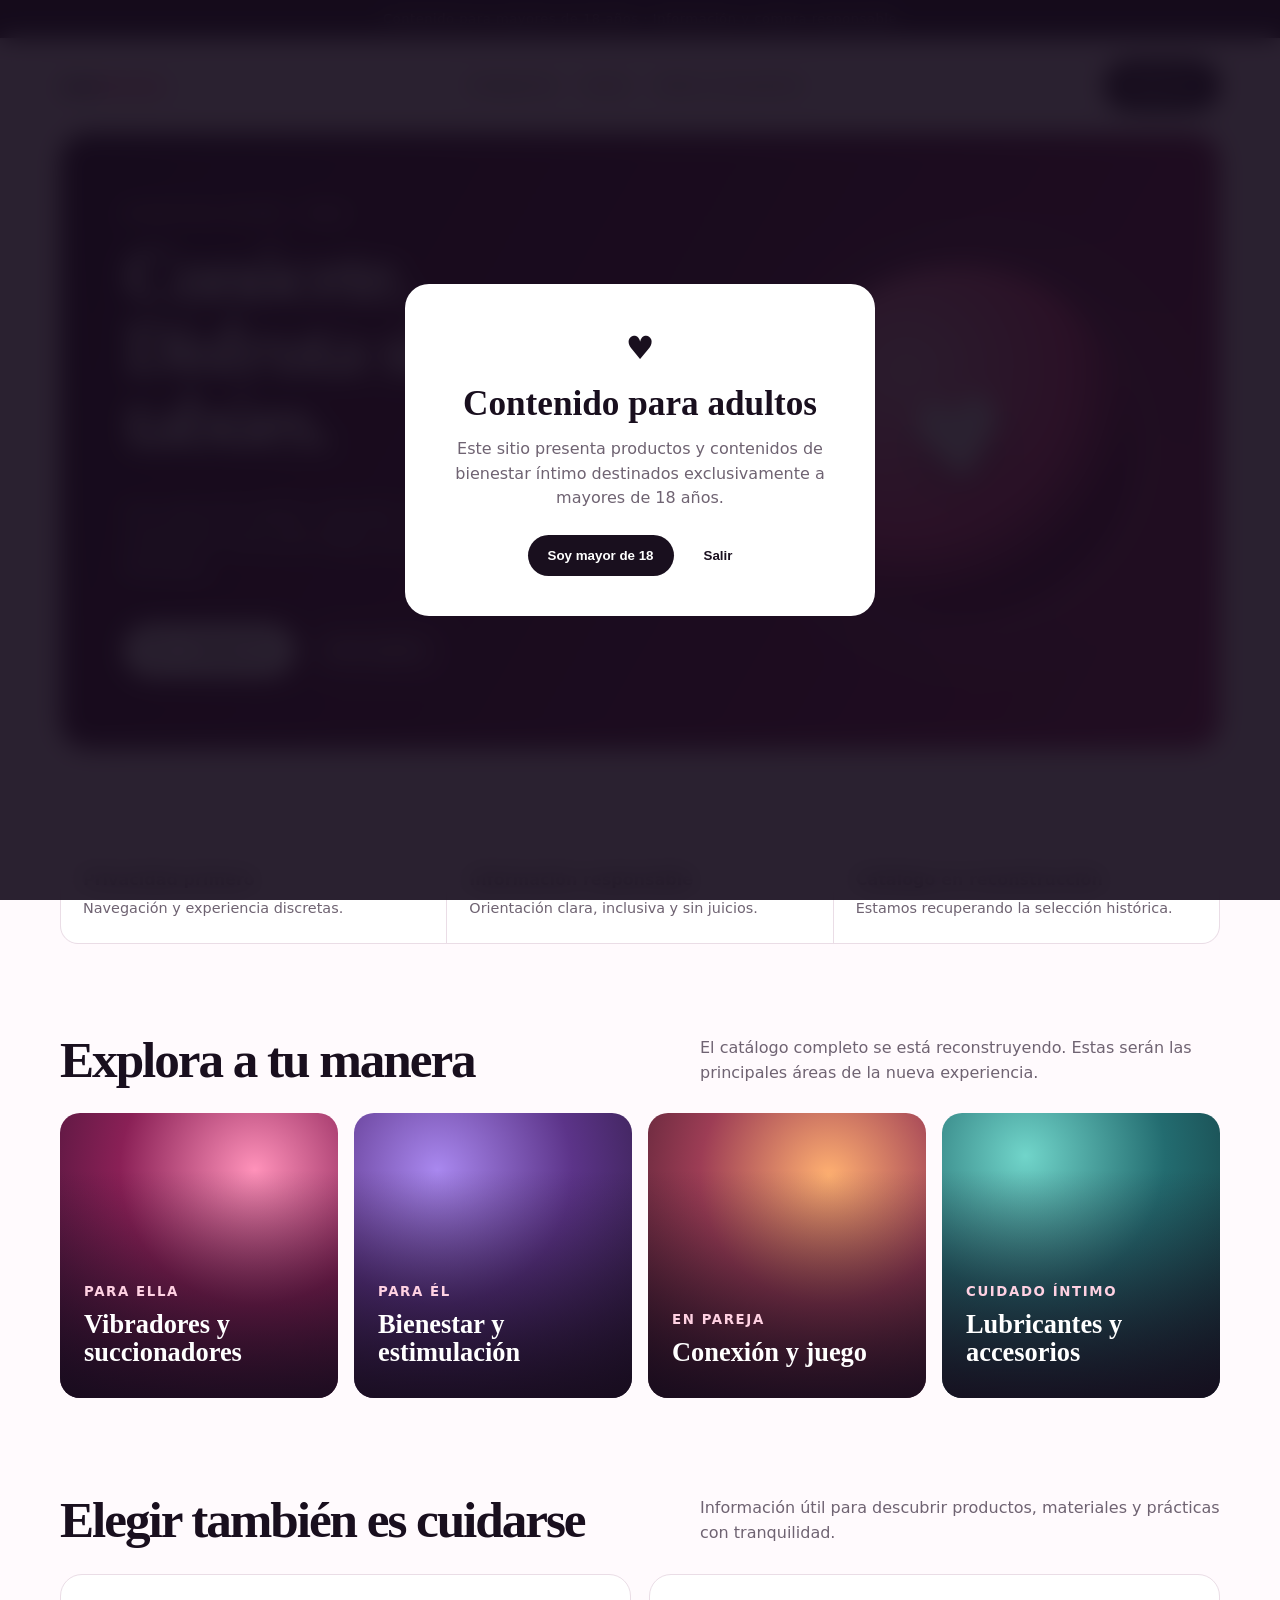
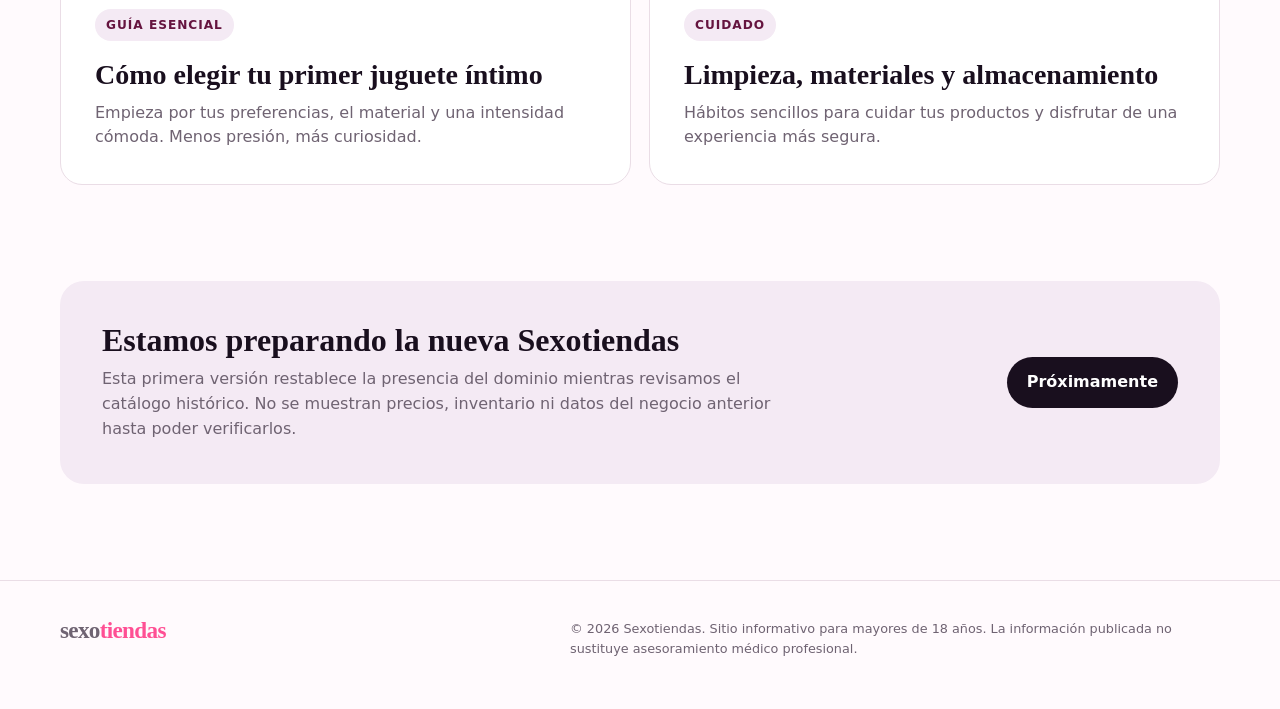
==== index.html @ 32326ae2 "Launch sexotiendas.com production site" ====
<!doctype html>
<html lang="es">
<head>
  <meta charset="utf-8">
  <meta name="viewport" content="width=device-width,initial-scale=1">
  <title>Sexotiendas · Bienestar íntimo para adultos</title>
  <meta name="description" content="Guías y selección de bienestar íntimo para adultos, con información clara, compra discreta y envíos en Perú.">
  <meta name="robots" content="index,follow">
  <link rel="canonical" href="https://sexotiendas.com/">
  <link rel="icon" type="image/svg+xml" href="data:image/svg+xml,%3Csvg xmlns='http://www.w3.org/2000/svg' viewBox='0 0 64 64'%3E%3Crect width='64' height='64' rx='16' fill='%23180d20'/%3E%3Cpath d='M20 23c0-8 12-10 15-3 4-7 15-5 15 3 0 10-15 20-15 20S20 33 20 23Z' fill='%23ff4f94'/%3E%3C/svg%3E">
  <style>
    :root{--ink:#190f1e;--muted:#6f6372;--paper:#fffafd;--rose:#ff4f94;--wine:#65143f;--line:#eadde6;--lilac:#f4eaf4;--max:1160px}
    *{box-sizing:border-box}html{scroll-behavior:smooth}body{margin:0;background:var(--paper);color:var(--ink);font:16px/1.55 Inter,ui-sans-serif,system-ui,-apple-system,BlinkMacSystemFont,"Segoe UI",sans-serif}a{color:inherit;text-decoration:none}.wrap{width:min(calc(100% - 40px),var(--max));margin:auto}
    .top{background:var(--ink);color:#fff;font-size:.82rem;letter-spacing:.04em;text-align:center;padding:9px 16px}.nav{display:flex;align-items:center;justify-content:space-between;gap:24px;padding:22px 0}.brand{font:800 1.45rem/1 Georgia,serif;letter-spacing:-.03em}.brand i{color:var(--rose);font-style:normal}.links{display:flex;gap:26px;color:var(--muted);font-weight:650;font-size:.92rem}.pill{display:inline-flex;align-items:center;justify-content:center;border-radius:999px;padding:13px 20px;background:var(--ink);color:#fff;font-weight:750}.pill.light{background:#fff;color:var(--ink)}
    .hero{overflow:hidden;border-radius:28px;background:linear-gradient(120deg,#210e25 0%,#5b1740 55%,#9b245e 100%);color:#fff;display:grid;grid-template-columns:1.1fr .9fr;min-height:545px}.hero-copy{padding:72px 64px;display:flex;flex-direction:column;justify-content:center}.eyebrow{text-transform:uppercase;letter-spacing:.16em;font-size:.76rem;font-weight:800;color:#ffb8d3}.hero h1{font:700 clamp(3rem,6vw,5.5rem)/.95 Georgia,serif;letter-spacing:-.055em;margin:16px 0 24px;max-width:700px}.hero p{color:#ead8e6;max-width:580px;font-size:1.08rem}.actions{display:flex;gap:12px;flex-wrap:wrap;margin-top:26px}.visual{position:relative;display:grid;place-items:center;min-height:430px}.halo{width:min(76%,350px);aspect-ratio:1;border-radius:50%;background:radial-gradient(circle at 35% 30%,#ffc5da,#ff4f94 48%,#64143f 70%);box-shadow:0 0 0 26px #ffffff0b,0 0 0 62px #ffffff08}.heart{position:absolute;font-size:7rem;filter:drop-shadow(0 18px 25px #21081766);transform:rotate(-8deg)}
    .trust{display:grid;grid-template-columns:repeat(3,1fr);gap:1px;background:var(--line);border:1px solid var(--line);border-radius:18px;overflow:hidden;margin:24px 0 90px}.trust div{background:#fff;padding:22px}.trust b{display:block;margin-bottom:4px}.trust span{font-size:.9rem;color:var(--muted)}
    section{margin:0 0 96px}.head{display:flex;align-items:end;justify-content:space-between;gap:30px;margin-bottom:28px}.head h2{font:700 clamp(2rem,4vw,3.3rem)/1 Georgia,serif;letter-spacing:-.04em;margin:0}.head p{max-width:520px;color:var(--muted);margin:0}.grid{display:grid;grid-template-columns:repeat(4,1fr);gap:16px}.card{position:relative;min-height:285px;border-radius:20px;padding:24px;overflow:hidden;color:#fff;display:flex;flex-direction:column;justify-content:end}.card:before{content:"";position:absolute;inset:0;background:linear-gradient(180deg,transparent 20%,#160b1cdd 100%)}.card>*{position:relative}.card small{text-transform:uppercase;letter-spacing:.12em;font-weight:800;color:#ffd1e2}.card h3{font:700 1.65rem/1.05 Georgia,serif;margin:8px 0}.card:nth-child(1){background:radial-gradient(circle at 70% 20%,#ff92ba,#8a2056 45%,#2a102d)}.card:nth-child(2){background:radial-gradient(circle at 30% 20%,#a988ef,#5c3489 45%,#21142c)}.card:nth-child(3){background:radial-gradient(circle at 65% 22%,#ffb071,#9d3d55 45%,#2b1223)}.card:nth-child(4){background:radial-gradient(circle at 30% 15%,#71d5ca,#236c70 45%,#10272d)}
    .guide{display:grid;grid-template-columns:1fr 1fr;gap:18px}.story{border:1px solid var(--line);border-radius:22px;background:#fff;padding:34px}.story span{display:inline-block;background:var(--lilac);color:var(--wine);padding:7px 11px;border-radius:999px;font-size:.76rem;font-weight:800;text-transform:uppercase;letter-spacing:.08em}.story h3{font:700 1.75rem/1.12 Georgia,serif;margin:18px 0 10px}.story p{color:var(--muted);margin:0}.notice{background:var(--lilac);border-radius:24px;padding:42px;display:grid;grid-template-columns:1fr auto;align-items:center;gap:28px}.notice h2{font:700 2rem/1.1 Georgia,serif;margin:0 0 9px}.notice p{color:var(--muted);margin:0;max-width:680px}
    footer{border-top:1px solid var(--line);padding:38px 0 50px;color:var(--muted)}.foot{display:flex;justify-content:space-between;gap:30px}.legal{font-size:.8rem;max-width:650px}.age{position:fixed;inset:0;display:none;place-items:center;background:#150b1ce8;backdrop-filter:blur(12px);z-index:20;padding:20px}.age.show{display:grid}.age-box{background:#fff;border-radius:24px;max-width:470px;padding:40px;text-align:center}.age-box h2{font:700 2.2rem/1 Georgia,serif;margin:12px 0}.age-box p{color:var(--muted)}.age-actions{display:flex;justify-content:center;gap:10px;margin-top:24px}.ghost{border:1px solid var(--line);background:#fff;color:var(--ink);border-radius:999px;padding:13px 20px;font-weight:750;cursor:pointer}.age button{border:0;cursor:pointer}
    @media(max-width:850px){.links{display:none}.hero{grid-template-columns:1fr}.hero-copy{padding:54px 30px}.visual{min-height:300px}.grid{grid-template-columns:1fr 1fr}.trust{grid-template-columns:1fr}.guide{grid-template-columns:1fr}.notice{grid-template-columns:1fr}.foot{display:block}.hero h1{font-size:3.7rem}}
    @media(max-width:520px){.wrap{width:min(calc(100% - 24px),var(--max))}.grid{grid-template-columns:1fr}.head{display:block}.head p{margin-top:14px}.hero h1{font-size:3rem}.hero-copy{padding:44px 24px}.heart{font-size:5rem}}
  </style>
</head>
<body>
  <div class="age" id="ageGate" role="dialog" aria-modal="true" aria-labelledby="ageTitle">
    <div class="age-box"><div style="font-size:2rem">♥</div><h2 id="ageTitle">Contenido para adultos</h2><p>Este sitio presenta productos y contenidos de bienestar íntimo destinados exclusivamente a mayores de 18 años.</p><div class="age-actions"><button class="pill" id="enter">Soy mayor de 18</button><button class="ghost" id="leave">Salir</button></div></div>
  </div>
  <div class="top">Contenido para mayores de 18 años · Información y compra responsable</div>
  <header class="wrap nav"><a class="brand" href="#">sexo<i>tiendas</i></a><nav class="links" aria-label="Principal"><a href="#categorias">Categorías</a><a href="#guias">Guías</a><a href="#proyecto">Sobre el proyecto</a></nav><a class="pill" href="#categorias">Explorar</a></header>
  <main class="wrap">
    <section class="hero"><div class="hero-copy"><div class="eyebrow">Bienestar íntimo · Perú</div><h1>Conócete.<br>Disfruta sin tabúes.</h1><p>Una selección adulta y discreta, acompañada de orientación clara para elegir con confianza y cuidar tu bienestar.</p><div class="actions"><a class="pill light" href="#categorias">Ver categorías</a><a class="pill" style="background:#ffffff18;border:1px solid #ffffff40" href="#guias">Leer guías</a></div></div><div class="visual" aria-hidden="true"><div class="halo"></div><div class="heart">♥</div></div></section>
    <div class="trust"><div><b>Privacidad primero</b><span>Navegación y experiencia discretas.</span></div><div><b>Información responsable</b><span>Orientación clara, inclusiva y sin juicios.</span></div><div><b>Catálogo en reconstrucción</b><span>Estamos recuperando la selección histórica.</span></div></div>
    <section id="categorias"><div class="head"><h2>Explora a tu manera</h2><p>El catálogo completo se está reconstruyendo. Estas serán las principales áreas de la nueva experiencia.</p></div><div class="grid"><article class="card"><small>Para ella</small><h3>Vibradores y succionadores</h3></article><article class="card"><small>Para él</small><h3>Bienestar y estimulación</h3></article><article class="card"><small>En pareja</small><h3>Conexión y juego</h3></article><article class="card"><small>Cuidado íntimo</small><h3>Lubricantes y accesorios</h3></article></div></section>
    <section id="guias"><div class="head"><h2>Elegir también es cuidarse</h2><p>Información útil para descubrir productos, materiales y prácticas con tranquilidad.</p></div><div class="guide"><article class="story"><span>Guía esencial</span><h3>Cómo elegir tu primer juguete íntimo</h3><p>Empieza por tus preferencias, el material y una intensidad cómoda. Menos presión, más curiosidad.</p></article><article class="story"><span>Cuidado</span><h3>Limpieza, materiales y almacenamiento</h3><p>Hábitos sencillos para cuidar tus productos y disfrutar de una experiencia más segura.</p></article></div></section>
    <section class="notice" id="proyecto"><div><h2>Estamos preparando la nueva Sexotiendas</h2><p>Esta primera versión restablece la presencia del dominio mientras revisamos el catálogo histórico. No se muestran precios, inventario ni datos del negocio anterior hasta poder verificarlos.</p></div><span class="pill">Próximamente</span></section>
  </main>
  <footer><div class="wrap foot"><div class="brand">sexo<i>tiendas</i></div><div class="legal">© 2026 Sexotiendas. Sitio informativo para mayores de 18 años. La información publicada no sustituye asesoramiento médico profesional.</div></div></footer>
  <script>
    const gate=document.getElementById('ageGate');
    if(sessionStorage.getItem('sexotiendas-age')!=='ok') gate.classList.add('show');
    document.getElementById('enter').addEventListener('click',()=>{sessionStorage.setItem('sexotiendas-age','ok');gate.classList.remove('show')});
    document.getElementById('leave').addEventListener('click',()=>{location.href='https://www.google.com'});
  </script>
</body>
</html>
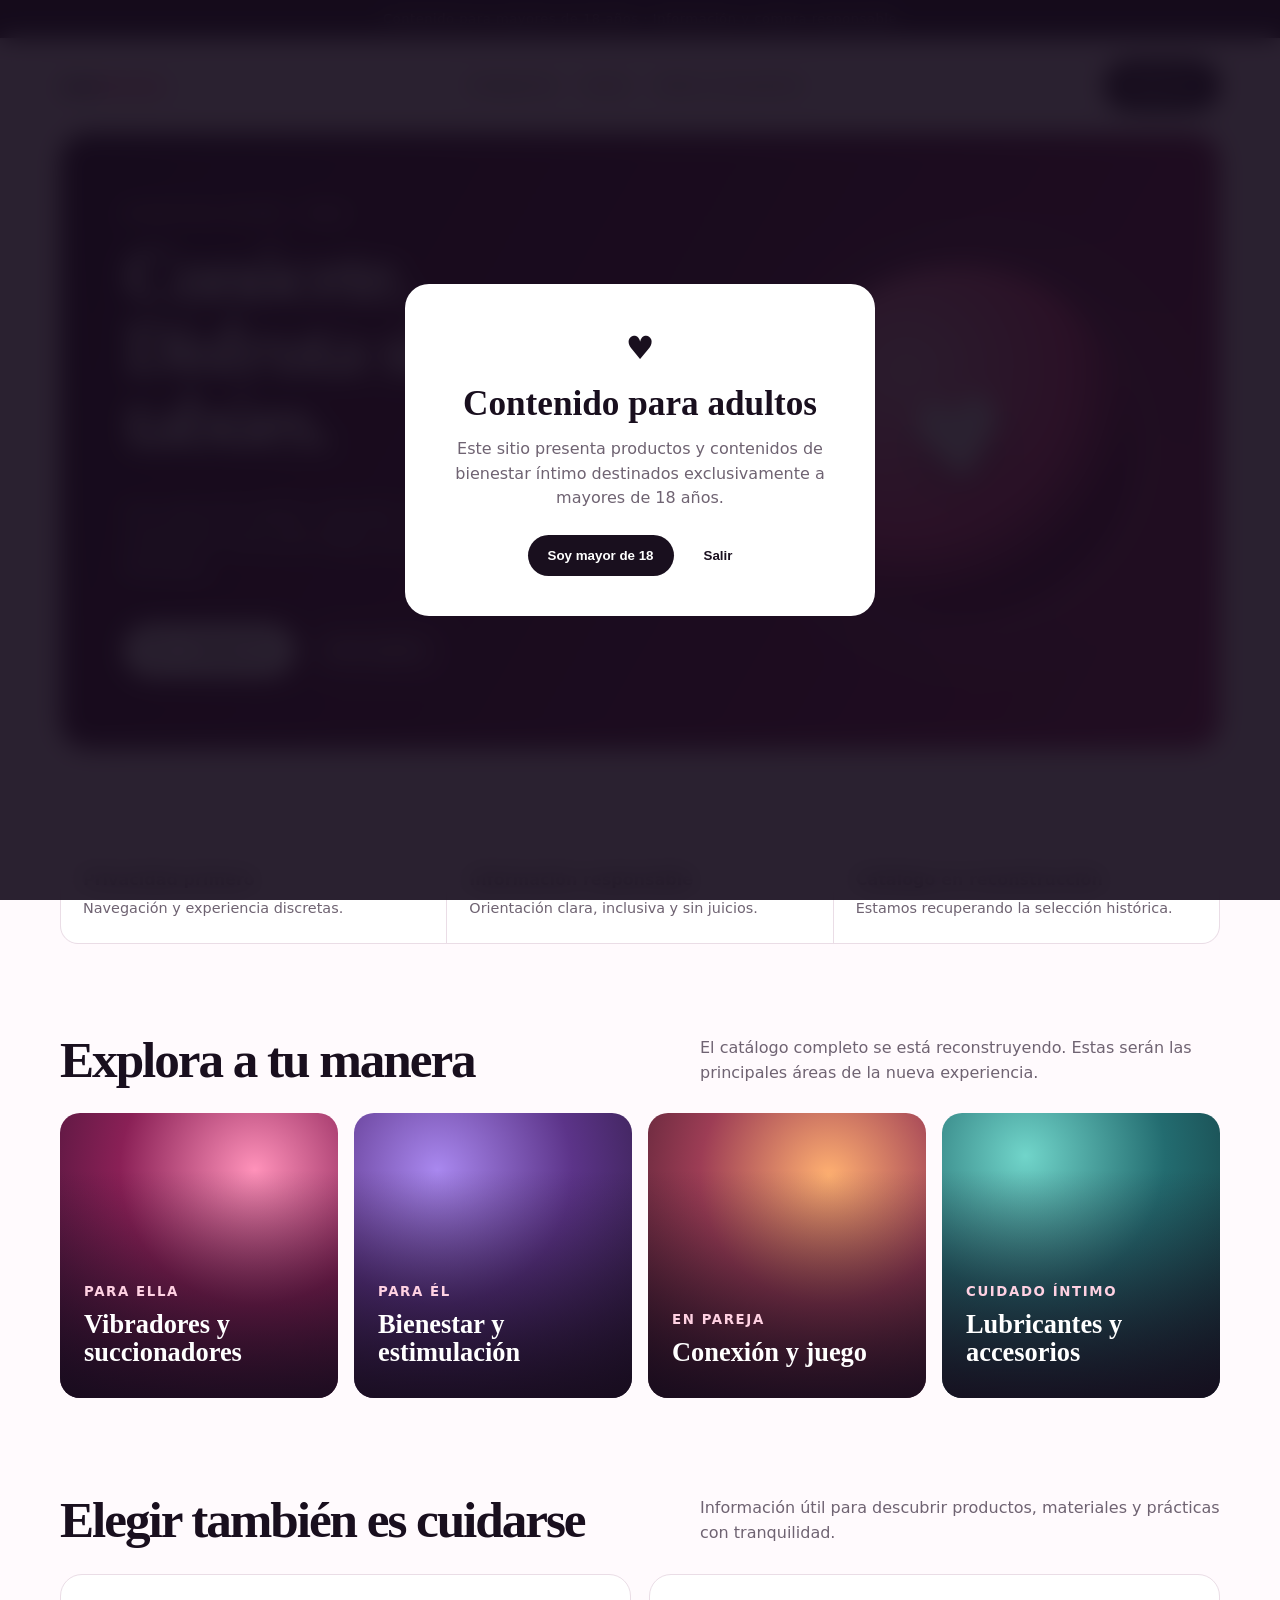
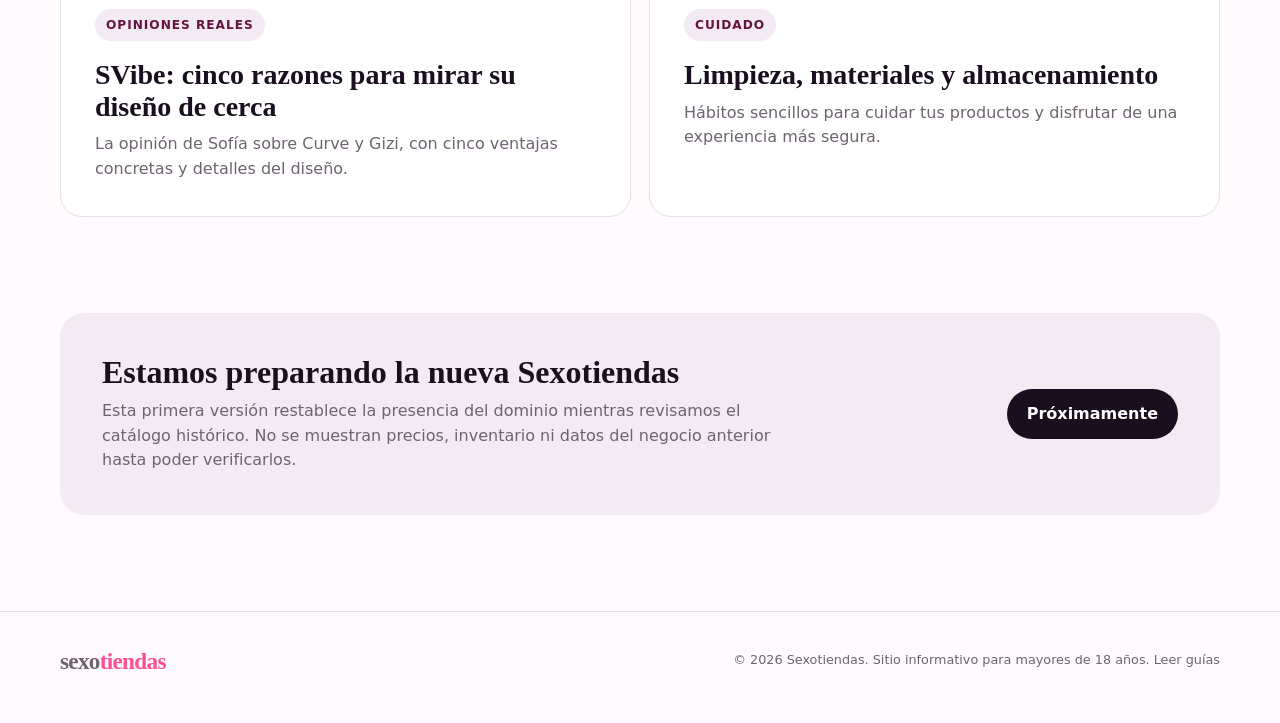
==== commit 297ab4b9: "Rewrite SVibe review as specific positive editorial opinion" ====
--- a/index.html
+++ b/index.html
@@ -7,6 +7,11 @@
   <meta name="description" content="Guías y selección de bienestar íntimo para adultos, con información clara, compra discreta y envíos en Perú.">
   <meta name="robots" content="index,follow">
   <link rel="canonical" href="https://sexotiendas.com/">
+  <meta property="og:type" content="website">
+  <meta property="og:title" content="Sexotiendas · Bienestar íntimo para adultos">
+  <meta property="og:description" content="Guías de bienestar íntimo para adultos en Perú, con información clara para decidir.">
+  <meta property="og:url" content="https://sexotiendas.com/">
+  <script type="application/ld+json">{"@context":"https://schema.org","@graph":[{"@type":"Organization","@id":"https://sexotiendas.com/#organization","name":"Sexotiendas","url":"https://sexotiendas.com/"},{"@type":"WebSite","@id":"https://sexotiendas.com/#website","name":"Sexotiendas","url":"https://sexotiendas.com/","publisher":{"@id":"https://sexotiendas.com/#organization"}},{"@type":"WebPage","name":"Sexotiendas · Bienestar íntimo para adultos","url":"https://sexotiendas.com/","isPartOf":{"@id":"https://sexotiendas.com/#website"}}]}</script>
   <link rel="icon" type="image/svg+xml" href="data:image/svg+xml,%3Csvg xmlns='http://www.w3.org/2000/svg' viewBox='0 0 64 64'%3E%3Crect width='64' height='64' rx='16' fill='%23180d20'/%3E%3Cpath d='M20 23c0-8 12-10 15-3 4-7 15-5 15 3 0 10-15 20-15 20S20 33 20 23Z' fill='%23ff4f94'/%3E%3C/svg%3E">
   <style>
     :root{--ink:#190f1e;--muted:#6f6372;--paper:#fffafd;--rose:#ff4f94;--wine:#65143f;--line:#eadde6;--lilac:#f4eaf4;--max:1160px}
@@ -26,15 +31,15 @@
     <div class="age-box"><div style="font-size:2rem">♥</div><h2 id="ageTitle">Contenido para adultos</h2><p>Este sitio presenta productos y contenidos de bienestar íntimo destinados exclusivamente a mayores de 18 años.</p><div class="age-actions"><button class="pill" id="enter">Soy mayor de 18</button><button class="ghost" id="leave">Salir</button></div></div>
   </div>
   <div class="top">Contenido para mayores de 18 años · Información y compra responsable</div>
-  <header class="wrap nav"><a class="brand" href="#">sexo<i>tiendas</i></a><nav class="links" aria-label="Principal"><a href="#categorias">Categorías</a><a href="#guias">Guías</a><a href="#proyecto">Sobre el proyecto</a></nav><a class="pill" href="#categorias">Explorar</a></header>
+  <header class="wrap nav"><a class="brand" href="/">sexo<i>tiendas</i></a><nav class="links" aria-label="Principal"><a href="#categorias">Categorías</a><a href="/blog/">Guías</a><a href="#proyecto">Sobre el proyecto</a></nav><a class="pill" href="#categorias">Explorar</a></header>
   <main class="wrap">
     <section class="hero"><div class="hero-copy"><div class="eyebrow">Bienestar íntimo · Perú</div><h1>Conócete.<br>Disfruta sin tabúes.</h1><p>Una selección adulta y discreta, acompañada de orientación clara para elegir con confianza y cuidar tu bienestar.</p><div class="actions"><a class="pill light" href="#categorias">Ver categorías</a><a class="pill" style="background:#ffffff18;border:1px solid #ffffff40" href="#guias">Leer guías</a></div></div><div class="visual" aria-hidden="true"><div class="halo"></div><div class="heart">♥</div></div></section>
     <div class="trust"><div><b>Privacidad primero</b><span>Navegación y experiencia discretas.</span></div><div><b>Información responsable</b><span>Orientación clara, inclusiva y sin juicios.</span></div><div><b>Catálogo en reconstrucción</b><span>Estamos recuperando la selección histórica.</span></div></div>
     <section id="categorias"><div class="head"><h2>Explora a tu manera</h2><p>El catálogo completo se está reconstruyendo. Estas serán las principales áreas de la nueva experiencia.</p></div><div class="grid"><article class="card"><small>Para ella</small><h3>Vibradores y succionadores</h3></article><article class="card"><small>Para él</small><h3>Bienestar y estimulación</h3></article><article class="card"><small>En pareja</small><h3>Conexión y juego</h3></article><article class="card"><small>Cuidado íntimo</small><h3>Lubricantes y accesorios</h3></article></div></section>
-    <section id="guias"><div class="head"><h2>Elegir también es cuidarse</h2><p>Información útil para descubrir productos, materiales y prácticas con tranquilidad.</p></div><div class="guide"><article class="story"><span>Guía esencial</span><h3>Cómo elegir tu primer juguete íntimo</h3><p>Empieza por tus preferencias, el material y una intensidad cómoda. Menos presión, más curiosidad.</p></article><article class="story"><span>Cuidado</span><h3>Limpieza, materiales y almacenamiento</h3><p>Hábitos sencillos para cuidar tus productos y disfrutar de una experiencia más segura.</p></article></div></section>
+    <section id="guias"><div class="head"><h2>Elegir también es cuidarse</h2><p>Información útil para descubrir productos, materiales y prácticas con tranquilidad.</p></div><div class="guide"><a class="story" href="/blog/opiniones-svibe/" style="text-decoration:none;color:inherit"><span>Opiniones reales</span><h3>SVibe: cinco razones para mirar su diseño de cerca</h3><p>La opinión de Sofía sobre Curve y Gizi, con cinco ventajas concretas y detalles del diseño.</p></a><article class="story"><span>Cuidado</span><h3>Limpieza, materiales y almacenamiento</h3><p>Hábitos sencillos para cuidar tus productos y disfrutar de una experiencia más segura.</p></article></div></section>
     <section class="notice" id="proyecto"><div><h2>Estamos preparando la nueva Sexotiendas</h2><p>Esta primera versión restablece la presencia del dominio mientras revisamos el catálogo histórico. No se muestran precios, inventario ni datos del negocio anterior hasta poder verificarlos.</p></div><span class="pill">Próximamente</span></section>
   </main>
-  <footer><div class="wrap foot"><div class="brand">sexo<i>tiendas</i></div><div class="legal">© 2026 Sexotiendas. Sitio informativo para mayores de 18 años. La información publicada no sustituye asesoramiento médico profesional.</div></div></footer>
+  <footer><div class="wrap foot"><div class="brand">sexo<i>tiendas</i></div><div class="legal">© 2026 Sexotiendas. Sitio informativo para mayores de 18 años. <a href="/blog/">Leer guías</a></div></div></footer>
   <script>
     const gate=document.getElementById('ageGate');
     if(sessionStorage.getItem('sexotiendas-age')!=='ok') gate.classList.add('show');
